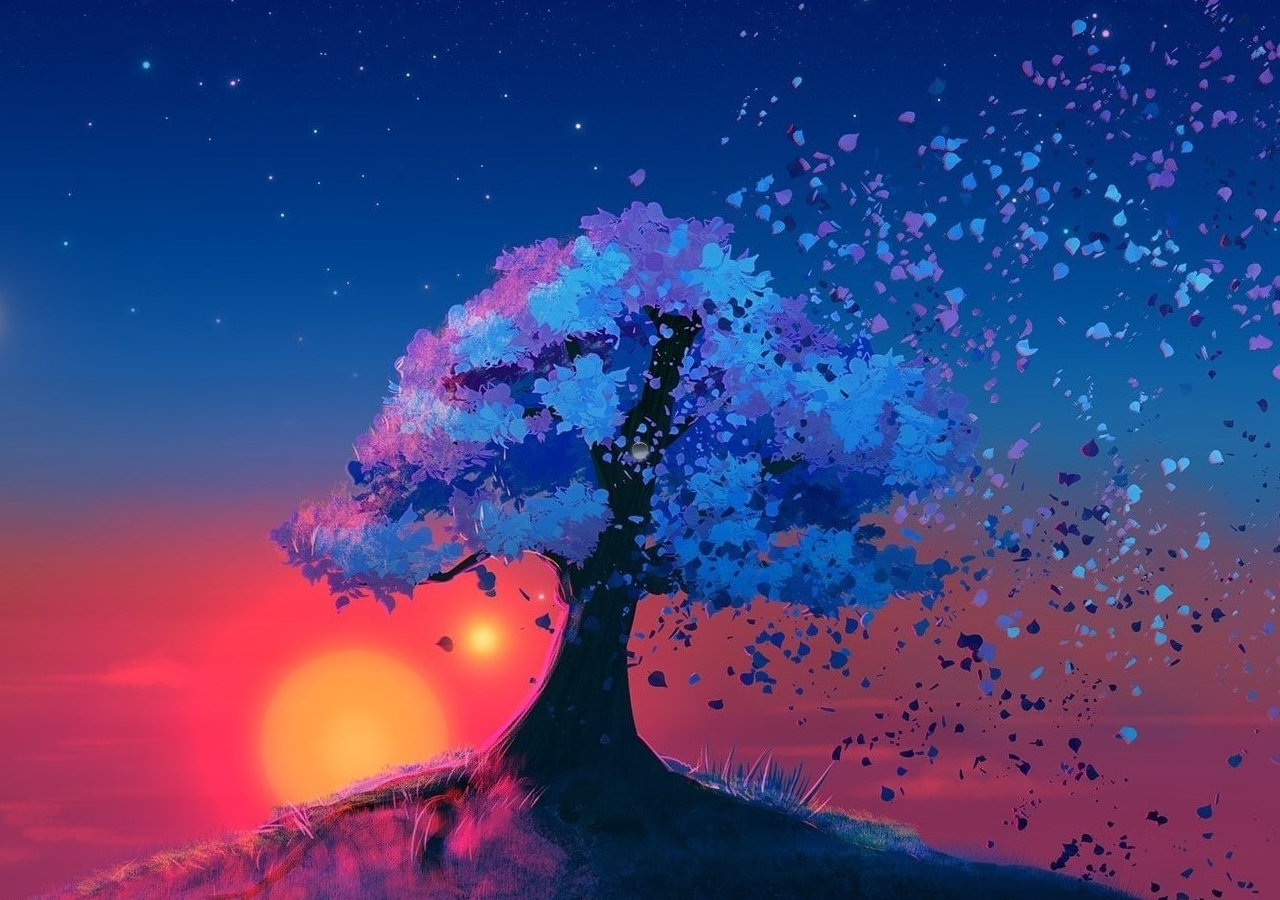
==== nav.html @ 91c6de1b "改名" ====
<!DOCTYPE html>
<html lang="en">
<head>
    <meta charset="UTF-8">
    <link rel="icon" type="image/png" sizes="32x32" href="./images/apple-icon.png">
    <title>键盘导航栏</title>
    <link rel="stylesheet" href="css/index.css">
</head>
<body>
    <header></header>
    <main>
        <div class="wrapper" id="keyBoardNav"></div>
    </main>
    <footer></footer>
<script src="js/index.js"></script>
</body>
</html>
---- css/index.css ----
*{
    margin: 0;
    padding: 0;
    font-family: -apple-system,BlinkMacSystemFont,Segoe UI,Helvetica,Arial,sans-serif,Apple Color Emoji,Segoe UI Emoji;
}

a{
    text-decoration: none;
}
body {
    background: rgb(186,47,89) url("../images/wall.jpg") no-repeat center center;
}

main {
    text-align: center;
    display: flex;
    justify-content: center;
    align-items: center;
    height: 100vh;
}
kbd{
    border: 1px solid rgb(132,132,132);
    box-shadow: 0 2px 3px 0 rgb(177,177,179);
    border-radius:7px;
    height: 3em;
    width: 3em;
    display: inline-flex;
    margin: 3px;
    background-color: rgb(243,243,243);
    text-transform: uppercase;
    position: relative;
    align-items: center;
    justify-content: center;
}

kbd > span {
    font-weight: bold;
    font-size: 16px;
    display: inline-block;
    margin-top:-15px;
}

kbd > button {
    display: none;
    position: absolute;
    bottom: 4px;
    right: 4px;
}
kbd:hover >button {
    display: inline-block;
    height: 20px;
    width: 30px;
    border: 1px solid rgb(132,132,132);
    background-color: #FFFFFF;
    z-index: 2;
}
kbd > input {
    position: absolute;
    top: 0;
    left: 0;
}

kbd > img {
    height: 20px;
    width: 20px;
    position: absolute;
    left: 4px;
    bottom: 4px;
}

.wrapper {
    display: inline-block;
    padding: 8px;
    background: linear-gradient(to bottom, #89878c 0%,rgba(255,255,255,.1) 5%,#a5a8ab 100%);
    border-top: 1px solid rgb(170,171,175);
    border-radius: 8px;
    box-shadow: 0 1px 5px 0 rgb(122,123,124);
}

.wrapper > div:nth-child(3){
    margin-left: 1em;
}
.wrapper > div:last-child{
    margin-left: 2em;
}
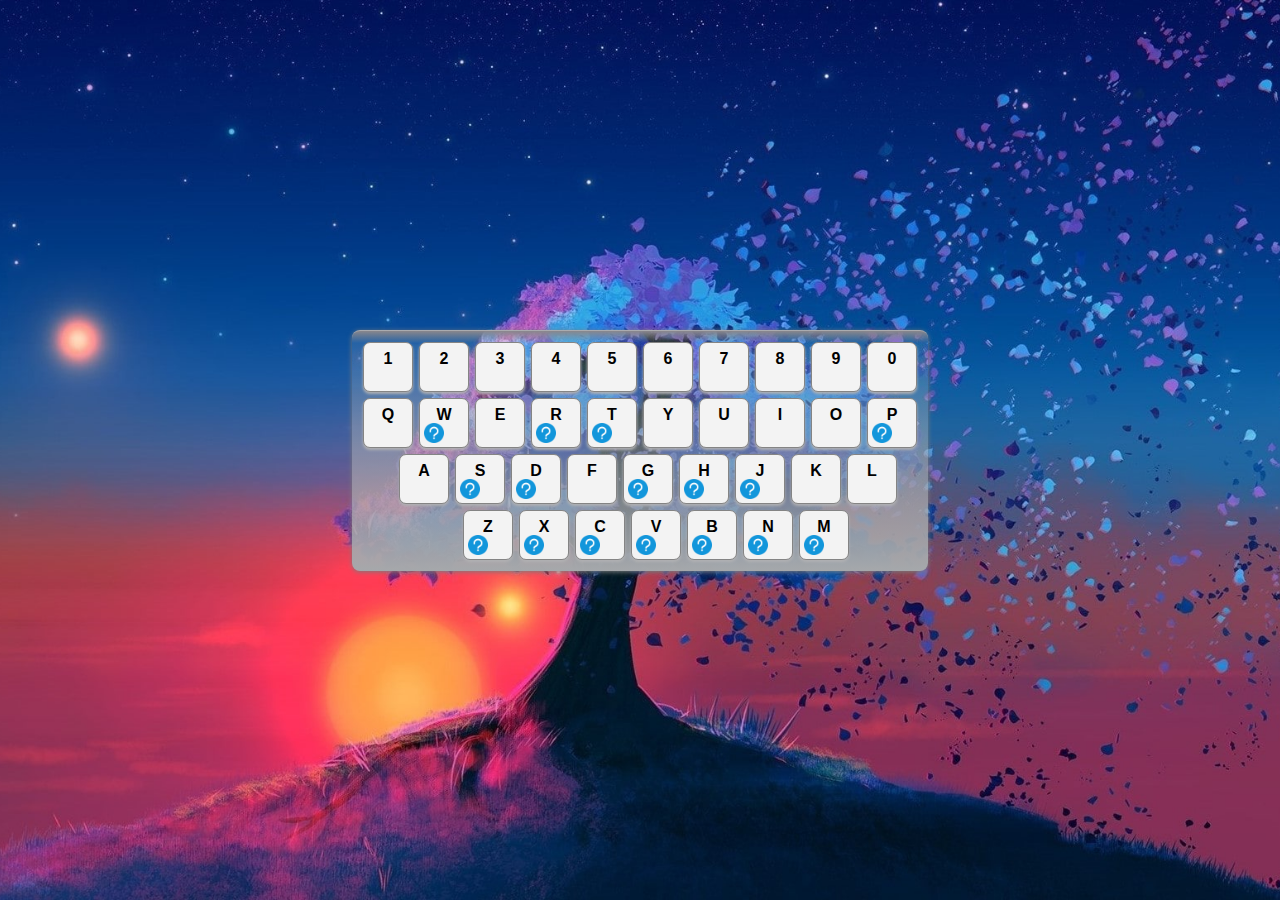
==== commit f3356226: "移动端屏幕适配" ====
--- a/nav.html
+++ b/nav.html
@@ -5,6 +5,7 @@
     <link rel="icon" type="image/png" sizes="32x32" href="./images/apple-icon.png">
     <title>键盘导航栏</title>
     <link rel="stylesheet" href="css/index.css">
+    <meta name="viewport" content="width=device-width, initial-scale=0.7">
 </head>
 <body>
     <header></header>
--- a/css/index.css
+++ b/css/index.css
@@ -1,14 +1,16 @@
-*{
+* {
     margin: 0;
     padding: 0;
-    font-family: -apple-system,BlinkMacSystemFont,Segoe UI,Helvetica,Arial,sans-serif,Apple Color Emoji,Segoe UI Emoji;
+    font-family: -apple-system, BlinkMacSystemFont, Segoe UI, Helvetica, Arial, sans-serif, Apple Color Emoji, Segoe UI Emoji;
 }
 
-a{
+a {
     text-decoration: none;
 }
+
 body {
-    background: rgb(186,47,89) url("../images/wall.jpg") no-repeat center center;
+    background: rgb(186, 47, 89) url("../images/wall.jpg") no-repeat center center;
+    background-size: cover;
 }
 
 main {
@@ -18,26 +20,28 @@
     align-items: center;
     height: 100vh;
 }
-kbd{
-    border: 1px solid rgb(132,132,132);
-    box-shadow: 0 2px 3px 0 rgb(177,177,179);
-    border-radius:7px;
+
+kbd {
+    border: 1px solid rgb(132, 132, 132);
+    box-shadow: 0 2px 3px 0 rgb(177, 177, 179);
+    border-radius: 7px;
     height: 3em;
     width: 3em;
     display: inline-flex;
     margin: 3px;
-    background-color: rgb(243,243,243);
+    background-color: rgb(243, 243, 243);
     text-transform: uppercase;
     position: relative;
     align-items: center;
     justify-content: center;
+    cursor: pointer;
 }
 
 kbd > span {
     font-weight: bold;
     font-size: 16px;
     display: inline-block;
-    margin-top:-15px;
+    margin-top: -15px;
 }
 
 kbd > button {
@@ -46,14 +50,16 @@
     bottom: 4px;
     right: 4px;
 }
-kbd:hover >button {
+
+kbd:hover > button {
     display: inline-block;
     height: 20px;
     width: 30px;
-    border: 1px solid rgb(132,132,132);
+    border: 1px solid rgb(132, 132, 132);
     background-color: #FFFFFF;
     z-index: 2;
 }
+
 kbd > input {
     position: absolute;
     top: 0;
@@ -71,15 +77,16 @@
 .wrapper {
     display: inline-block;
     padding: 8px;
-    background: linear-gradient(to bottom, #89878c 0%,rgba(255,255,255,.1) 5%,#a5a8ab 100%);
-    border-top: 1px solid rgb(170,171,175);
+    background: linear-gradient(to bottom, #89878c 0%, rgba(255, 255, 255, .1) 5%, #a5a8ab 100%);
+    border-top: 1px solid rgb(170, 171, 175);
     border-radius: 8px;
-    box-shadow: 0 1px 5px 0 rgb(122,123,124);
+    box-shadow: 0 1px 5px 0 rgb(122, 123, 124);
 }
 
-.wrapper > div:nth-child(3){
+.wrapper > div:nth-child(3) {
     margin-left: 1em;
 }
-.wrapper > div:last-child{
+
+.wrapper > div:last-child {
     margin-left: 2em;
 }
